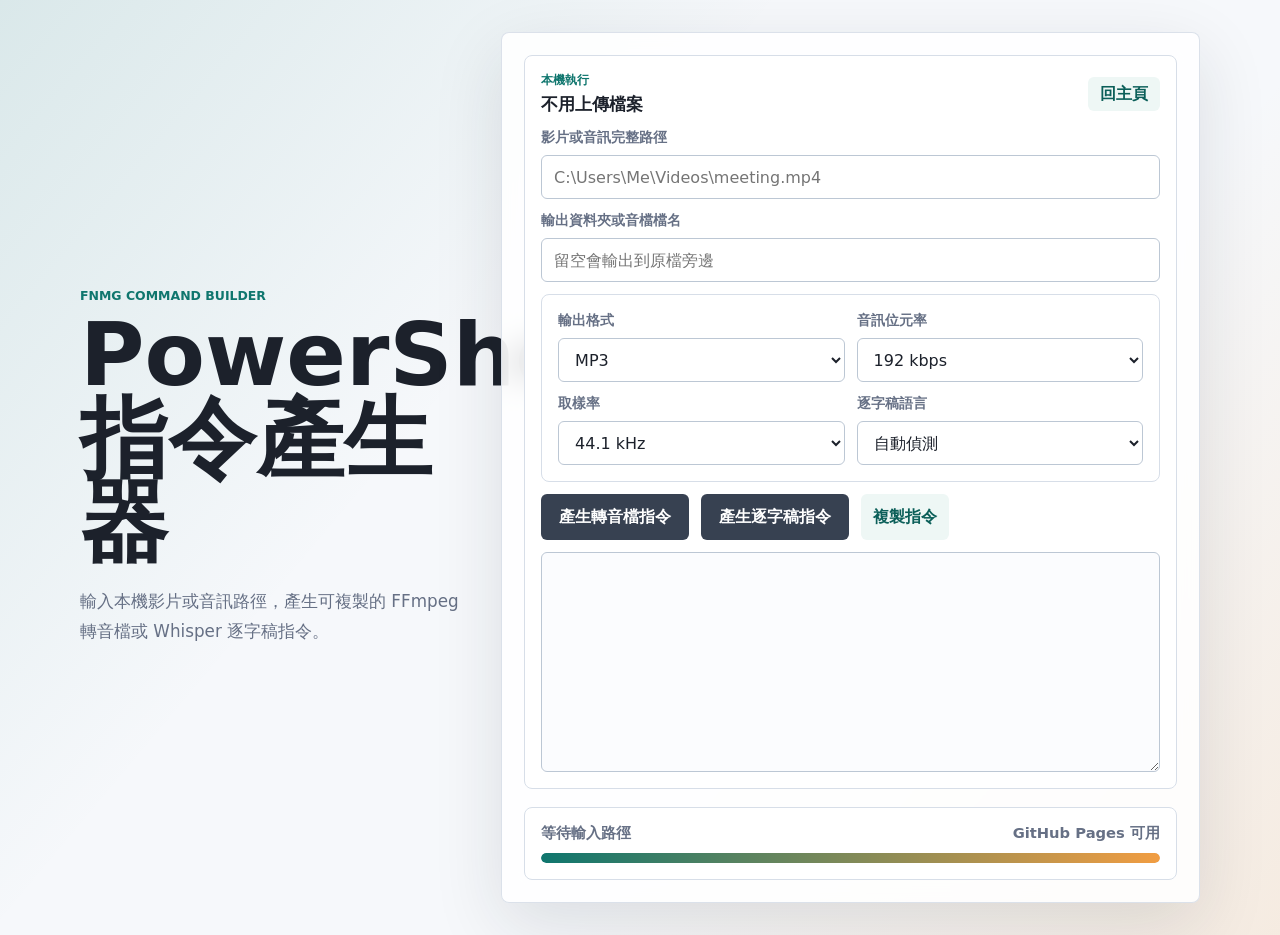
==== command.html @ ee797eee "Add GitHub Pages command generator" ====
<!doctype html>
<html lang="zh-Hant">
  <head>
    <meta charset="UTF-8" />
    <meta name="viewport" content="width=device-width, initial-scale=1.0" />
    <title>PowerShell 指令產生器｜FNMG</title>
    <link rel="stylesheet" href="styles.css" />
  </head>
  <body>
    <main class="app-shell">
      <section class="workspace command-workspace" aria-labelledby="page-title">
        <div class="intro">
          <p class="eyebrow">FNMG Command Builder</p>
          <h1 id="page-title">PowerShell 指令產生器</h1>
          <p>
            輸入本機影片或音訊路徑，產生可複製的 FFmpeg 轉音檔或 Whisper 逐字稿指令。
          </p>
        </div>

        <form class="converter" id="command-form">
          <section class="command-panel" aria-label="PowerShell 指令產生器">
            <div class="command-header">
              <div>
                <p class="panel-label">本機執行</p>
                <h2>不用上傳檔案</h2>
              </div>
              <a class="text-button" href="index.html">回主頁</a>
            </div>

            <label class="wide-field">
              <span>影片或音訊完整路徑</span>
              <input
                id="local-path-input"
                type="text"
                placeholder="C:\Users\Me\Videos\meeting.mp4"
                autocomplete="off"
              />
            </label>

            <label class="wide-field">
              <span>輸出資料夾或音檔檔名</span>
              <input
                id="output-path-input"
                type="text"
                placeholder="留空會輸出到原檔旁邊"
                autocomplete="off"
              />
            </label>

            <section class="settings compact-settings" aria-label="指令設定">
              <label>
                <span>輸出格式</span>
                <select id="format-select">
                  <option value="mp3">MP3</option>
                  <option value="wav">WAV</option>
                  <option value="aac">AAC</option>
                  <option value="ogg">OGG</option>
                  <option value="flac">FLAC</option>
                  <option value="m4a">M4A</option>
                </select>
              </label>

              <label>
                <span>音訊位元率</span>
                <select id="bitrate-select">
                  <option value="128k">128 kbps</option>
                  <option value="192k" selected>192 kbps</option>
                  <option value="256k">256 kbps</option>
                  <option value="320k">320 kbps</option>
                </select>
              </label>

              <label>
                <span>取樣率</span>
                <select id="sample-rate-select">
                  <option value="44100" selected>44.1 kHz</option>
                  <option value="48000">48 kHz</option>
                  <option value="96000">96 kHz</option>
                </select>
              </label>

              <label>
                <span>逐字稿語言</span>
                <select id="transcript-language-select">
                  <option value="auto" selected>自動偵測</option>
                  <option value="zh">中文</option>
                  <option value="en">英文</option>
                  <option value="ja">日文</option>
                  <option value="ko">韓文</option>
                </select>
              </label>
            </section>

            <div class="command-actions">
              <button class="secondary-button" id="generate-audio-command-button" type="button">
                產生轉音檔指令
              </button>
              <button class="secondary-button" id="generate-transcript-command-button" type="button">
                產生逐字稿指令
              </button>
              <button class="text-button" id="copy-command-button" type="button">
                複製指令
              </button>
            </div>

            <textarea id="command-output" readonly></textarea>
          </section>

          <section class="progress-panel" aria-live="polite">
            <div class="progress-header">
              <span id="status-text">等待輸入路徑</span>
              <span>GitHub Pages 可用</span>
            </div>
            <div class="progress-track">
              <div class="progress-bar static-progress"></div>
            </div>
          </section>
        </form>
      </section>
    </main>

    <script src="command.js"></script>
  </body>
</html>
---- styles.css ----
:root {
  color-scheme: light;
  --ink: #1c212b;
  --muted: #667085;
  --line: #d7dee8;
  --surface: #ffffff;
  --page: #f6f8fb;
  --accent: #0f766e;
  --accent-strong: #0b5f59;
  --accent-soft: #d9f3ef;
  --danger: #b42318;
  --shadow: 0 22px 70px rgba(28, 33, 43, 0.12);
}

* {
  box-sizing: border-box;
}

[hidden] {
  display: none !important;
}

body {
  margin: 0;
  min-height: 100vh;
  color: var(--ink);
  background:
    linear-gradient(130deg, rgba(15, 118, 110, 0.12), transparent 38%),
    linear-gradient(310deg, rgba(241, 157, 66, 0.14), transparent 35%),
    var(--page);
  font-family:
    "Noto Sans TC",
    "Microsoft JhengHei",
    system-ui,
    -apple-system,
    BlinkMacSystemFont,
    "Segoe UI",
    sans-serif;
}

button,
select,
input {
  font: inherit;
}

.app-shell {
  width: min(1120px, calc(100% - 32px));
  min-height: 100vh;
  margin: 0 auto;
  display: grid;
  place-items: center;
  padding: 32px 0;
}

.workspace {
  width: 100%;
  display: grid;
  grid-template-columns: minmax(260px, 0.85fr) minmax(320px, 1.15fr);
  gap: 28px;
  align-items: center;
}

.command-workspace {
  grid-template-columns: minmax(260px, 0.72fr) minmax(340px, 1.28fr);
}

.intro {
  padding: 16px 0;
}

.eyebrow,
.panel-label {
  margin: 0 0 10px;
  color: var(--accent);
  font-size: 0.78rem;
  font-weight: 800;
  letter-spacing: 0;
  text-transform: uppercase;
}

h1 {
  max-width: 11ch;
  margin: 0;
  font-size: clamp(2.4rem, 7vw, 5.5rem);
  line-height: 0.95;
  letter-spacing: 0;
}

.intro p:last-child {
  max-width: 31rem;
  margin: 22px 0 0;
  color: var(--muted);
  font-size: 1.05rem;
  line-height: 1.8;
}

.hero-link {
  min-height: 42px;
  display: inline-flex;
  align-items: center;
  justify-content: center;
  margin-top: 22px;
  padding: 0 14px;
  border-radius: 6px;
  color: #ffffff;
  background: #374151;
  font-weight: 800;
  text-decoration: none;
}

.hero-link:hover {
  background: #1f2937;
}

.converter {
  display: grid;
  gap: 18px;
  padding: 22px;
  background: rgba(255, 255, 255, 0.86);
  border: 1px solid rgba(215, 222, 232, 0.9);
  border-radius: 8px;
  box-shadow: var(--shadow);
  backdrop-filter: blur(14px);
}

.drop-zone {
  min-height: 230px;
  border: 2px dashed #aab7c7;
  border-radius: 8px;
  display: grid;
  place-items: center;
  align-content: center;
  gap: 8px;
  padding: 28px;
  text-align: center;
  color: var(--muted);
  background: #fbfcfe;
  cursor: pointer;
  transition:
    border-color 160ms ease,
    background 160ms ease,
    transform 160ms ease;
}

.drop-zone:hover,
.drop-zone.drag-over {
  border-color: var(--accent);
  background: var(--accent-soft);
  transform: translateY(-1px);
}

.drop-zone input {
  position: absolute;
  width: 1px;
  height: 1px;
  opacity: 0;
  pointer-events: none;
}

.upload-icon {
  width: 54px;
  height: 54px;
  display: inline-grid;
  place-items: center;
  border-radius: 50%;
  color: #ffffff;
  background: var(--accent);
  font-size: 2rem;
  font-weight: 500;
  line-height: 1;
}

.drop-title {
  color: var(--ink);
  font-size: 1.22rem;
  font-weight: 800;
}

.drop-help {
  max-width: 24rem;
  font-size: 0.94rem;
  line-height: 1.6;
}

.file-panel,
.settings,
.progress-panel,
.transcript-panel,
.command-panel {
  border: 1px solid var(--line);
  border-radius: 8px;
  background: var(--surface);
}

.file-panel {
  display: flex;
  justify-content: space-between;
  gap: 18px;
  padding: 18px;
}

.file-panel h2 {
  max-width: 26rem;
  margin: 0;
  overflow-wrap: anywhere;
  font-size: 1.05rem;
  line-height: 1.35;
}

.file-meta {
  display: grid;
  gap: 10px;
  min-width: 130px;
  margin: 0;
}

.file-meta div {
  display: grid;
  gap: 3px;
}

dt {
  color: var(--muted);
  font-size: 0.78rem;
}

dd {
  margin: 0;
  font-weight: 800;
}

.settings {
  display: grid;
  grid-template-columns: repeat(2, 1fr);
  gap: 12px;
  padding: 16px;
}

.settings label {
  display: grid;
  gap: 8px;
}

.settings span {
  color: var(--muted);
  font-size: 0.88rem;
  font-weight: 700;
}

select,
input[type="text"] {
  width: 100%;
  min-height: 44px;
  padding: 0 12px;
  color: var(--ink);
  border: 1px solid #bcc7d4;
  border-radius: 6px;
  background: #ffffff;
}

.actions {
  display: flex;
  flex-wrap: wrap;
  gap: 12px;
}

.primary-button,
.secondary-button,
.download-button,
.text-button {
  min-height: 46px;
  display: inline-flex;
  align-items: center;
  justify-content: center;
  padding: 0 18px;
  border: 0;
  border-radius: 6px;
  font-weight: 800;
  text-decoration: none;
}

.primary-button {
  color: #ffffff;
  background: var(--accent);
  cursor: pointer;
}

.primary-button:hover:not(:disabled) {
  background: var(--accent-strong);
}

.primary-button:disabled {
  cursor: not-allowed;
  opacity: 0.48;
}

.secondary-button {
  color: #ffffff;
  background: #374151;
  cursor: pointer;
}

.secondary-button:hover:not(:disabled) {
  background: #1f2937;
}

.secondary-button:disabled {
  cursor: not-allowed;
  opacity: 0.48;
}

.download-button {
  color: var(--accent-strong);
  background: var(--accent-soft);
  cursor: pointer;
}

.download-button:hover:not(:disabled) {
  background: #c7ebe5;
}

.download-button:disabled {
  cursor: not-allowed;
  opacity: 0.55;
}

.transcript-panel {
  display: grid;
  gap: 12px;
  padding: 16px;
}

.transcript-header,
.command-header {
  display: flex;
  align-items: center;
  justify-content: space-between;
  gap: 12px;
}

.transcript-header .panel-label,
.command-header .panel-label {
  margin: 0;
}

.command-header h2 {
  margin: 4px 0 0;
  font-size: 1.05rem;
}

.transcript-actions {
  display: flex;
  flex-wrap: wrap;
  gap: 8px;
}

.text-button {
  min-height: 34px;
  padding: 0 12px;
  color: var(--accent-strong);
  background: #eef7f5;
  cursor: pointer;
}

.text-button:hover {
  background: var(--accent-soft);
}

textarea {
  width: 100%;
  min-height: 220px;
  resize: vertical;
  padding: 14px;
  color: var(--ink);
  border: 1px solid #bcc7d4;
  border-radius: 6px;
  line-height: 1.7;
  background: #fbfcfe;
}

.command-panel {
  display: grid;
  gap: 12px;
  padding: 16px;
}

.wide-field {
  display: grid;
  gap: 8px;
}

.wide-field span {
  color: var(--muted);
  font-size: 0.88rem;
  font-weight: 700;
}

.command-actions {
  display: flex;
  flex-wrap: wrap;
  gap: 12px;
}

.progress-panel {
  padding: 16px;
}

.progress-header {
  display: flex;
  justify-content: space-between;
  gap: 16px;
  margin-bottom: 10px;
  color: var(--muted);
  font-size: 0.92rem;
  font-weight: 700;
}

.progress-track {
  height: 10px;
  overflow: hidden;
  border-radius: 999px;
  background: #e8edf3;
}

.progress-bar {
  width: 0%;
  height: 100%;
  border-radius: inherit;
  background: linear-gradient(90deg, var(--accent), #f19d42);
  transition: width 180ms ease;
}

.static-progress {
  width: 100%;
}

.is-error {
  color: var(--danger);
}

@media (max-width: 820px) {
  .app-shell {
    width: min(100% - 22px, 620px);
    place-items: start center;
  }

  .workspace {
    grid-template-columns: 1fr;
    gap: 20px;
  }

  h1 {
    max-width: 8ch;
    font-size: clamp(2.6rem, 14vw, 4.5rem);
  }

  .converter {
    padding: 16px;
  }

  .settings {
    grid-template-columns: 1fr;
  }

  .file-panel {
    display: grid;
  }
}
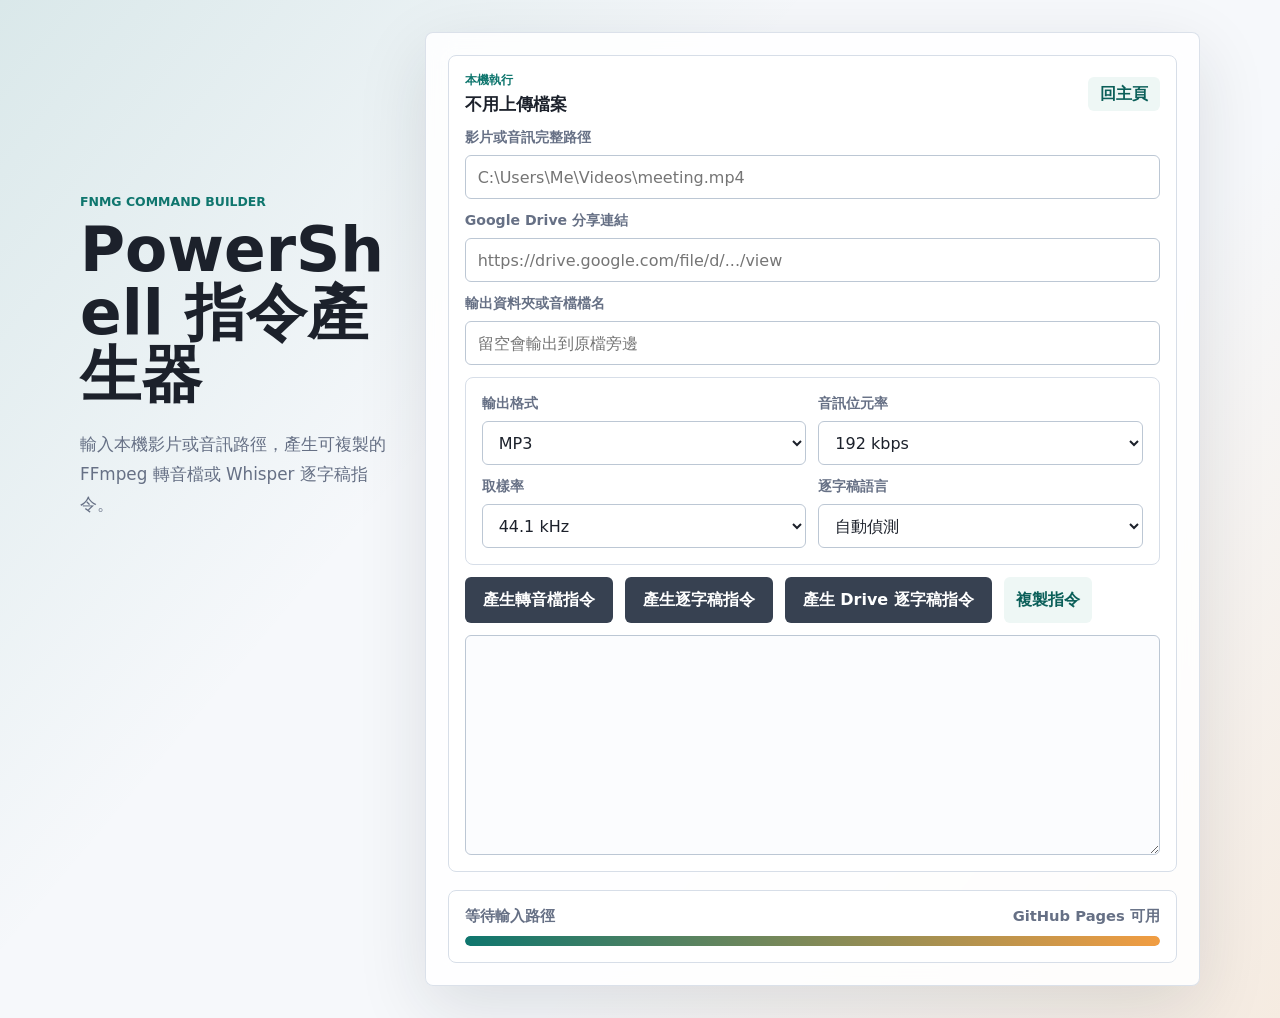
==== commit 65fb826b: "Add Google Drive transcript command" ====
--- a/command.html
+++ b/command.html
@@ -33,6 +33,16 @@
                 id="local-path-input"
                 type="text"
                 placeholder="C:\Users\Me\Videos\meeting.mp4"
+                autocomplete="off"
+              />
+            </label>
+
+            <label class="wide-field">
+              <span>Google Drive 分享連結</span>
+              <input
+                id="drive-link-input"
+                type="url"
+                placeholder="https://drive.google.com/file/d/.../view"
                 autocomplete="off"
               />
             </label>
@@ -98,6 +108,9 @@
               <button class="secondary-button" id="generate-transcript-command-button" type="button">
                 產生逐字稿指令
               </button>
+              <button class="secondary-button" id="generate-drive-transcript-command-button" type="button">
+                產生 Drive 逐字稿指令
+              </button>
               <button class="text-button" id="copy-command-button" type="button">
                 複製指令
               </button>
--- a/styles.css
+++ b/styles.css
@@ -62,7 +62,24 @@
 }
 
 .command-workspace {
-  grid-template-columns: minmax(260px, 0.72fr) minmax(340px, 1.28fr);
+  grid-template-columns: minmax(260px, 0.58fr) minmax(420px, 1.42fr);
+  align-items: start;
+}
+
+.command-workspace .intro {
+  min-width: 0;
+  padding-top: 18vh;
+}
+
+.command-workspace h1 {
+  max-width: 8.5ch;
+  font-size: clamp(2.9rem, 4.8vw, 4.7rem);
+  line-height: 1.02;
+  overflow-wrap: anywhere;
+}
+
+.command-workspace .intro p:last-child {
+  max-width: 28rem;
 }
 
 .intro {
@@ -249,7 +266,8 @@
 }
 
 select,
-input[type="text"] {
+input[type="text"],
+input[type="url"] {
   width: 100%;
   min-height: 44px;
   padding: 0 12px;
@@ -467,3 +485,19 @@
     display: grid;
   }
 }
+
+@media (max-width: 1180px) {
+  .command-workspace {
+    grid-template-columns: 1fr;
+    gap: 22px;
+  }
+
+  .command-workspace .intro {
+    padding-top: 0;
+  }
+
+  .command-workspace h1 {
+    max-width: 12ch;
+    font-size: clamp(2.6rem, 8vw, 4.2rem);
+  }
+}
